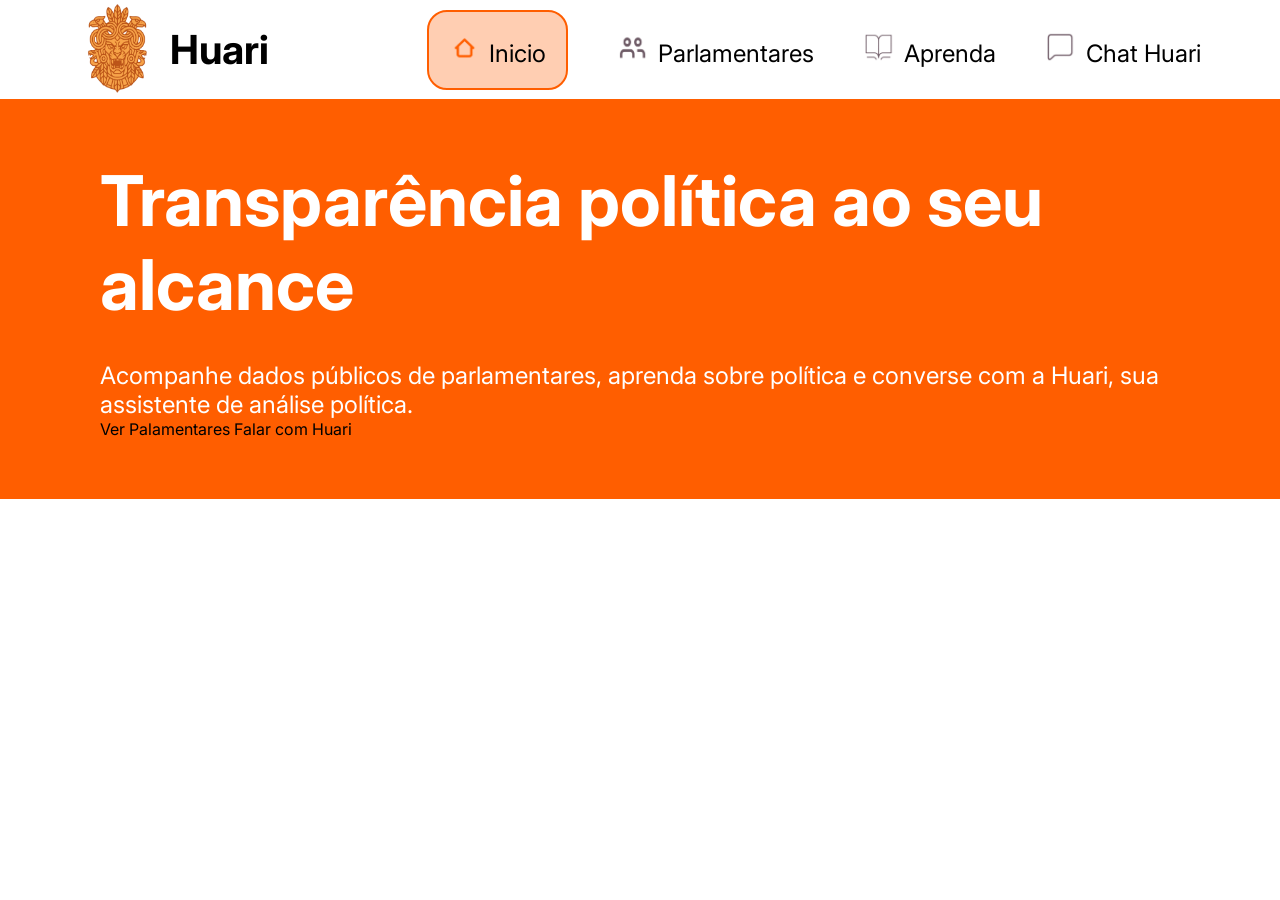
==== src/index.html @ 1baf244f "header finalizado, terminar o main e footer." ====
<!DOCTYPE html>
<html lang="en">
<head>
    <meta charset="UTF-8">
    <meta name="viewport" content="width=device-width, initial-scale=1.0">
    <title>LandPage projeto de tcc</title>
    <link rel="preconnect" href="https://fonts.googleapis.com">
    <link rel="preconnect" href="https://fonts.gstatic.com" crossorigin>
    <link href="https://fonts.googleapis.com/css2?family=Inter:ital,opsz,wght@0,14..32,100..900;1,14..32,100..900&display=swap" rel="stylesheet">
    <link rel="stylesheet" href="./styles/global.css">
    <link rel="stylesheet" href="./styles/style.css">
</head>
<body>
    
    <header>
        
        <div class="navbar">
            <div class="logo">
                <img src="./assets/images/huari-ia.png" alt="">
                <h2>Huari</h2>
            </div>
            <div class="navbar-links">
                <a href="" class="selecionado"><img src="./assets/images/icone-casa.png" alt="">Inicio</a>
                <a href=""><img src="./assets/images/icone-pessoas.png" alt="">Parlamentares</a>
                <a href=""><img src="./assets/images/icone-livro.png" alt="">Aprenda</a>
                <a href=""><img src="./assets/images/icone-mensagem.png" alt="">Chat Huari</a>
            </div>
        </div>

    </header>

    <main class="main-1">
        
        <div class="corpo-main1">
            <div>
                <h1>Transparência política ao seu alcance</h1>
                <p>Acompanhe dados públicos de parlamentares, aprenda sobre política e converse com a Huari, sua assistente de análise política.</p>
            </div>
            <div class="main-1-btns">
                <a href="">Ver Palamentares<button><img src="" alt=""></button></a>
                <a href=""><button><img src="" alt=""></button>Falar com Huari</a>
            </div>
        </div>
        
    </main>

</body>
</html>
---- src/styles/global.css ----
* {
    padding: 0;
    margin: 0;
    box-sizing: border-box;
    background: none;
    text-decoration: none;
    border: none;
    font-family: "Inter", sans-serif;
    font-size: 16px;
    color: #000000;
    font-weight: 400; 
}
---- src/styles/style.css ----
:root {
    --primaria-laranja: #FF5E00;
    --primaria-bordor: #9F2D00;

    --neutra-gree: #6D5A65;
    --neutra-withe: #ffffff;
    --neutra-black: #000000;
}

/* ======================== Header ======================== */

head {
    padding: 20px 20px;
    background-color: var(--neutra-withe);
}

.navbar {
    display: flex;
    justify-content: space-around;
    align-items: center;
}

.logo {
    display: flex;
    justify-content: start;
    align-items: center;
    gap: 16px;
}

.logo img {
    width: 75px;
    height: 99px;
}

.logo h2 {
    font-family: "Inter", sans-serif;
    font-size: 40px;
    font-weight: 700;
}

.navbar-links {
    display: flex;
    justify-content: center;
    align-items: center;
    gap: 50px;
}

.navbar-links a {
    font-family: "Inter", sans-serif;
    font-size: 24px;
    font-weight: 400;
}

.navbar-links img {
    width: 30px;
    height: 30px;
    margin-right: 10px;
}

.selecionado {
    padding: 20px;
    background-color: rgb(from var(--primaria-laranja) r g b / 0.3);
    border: 2px solid var(--primaria-laranja);
    border-radius: 20px;
}

/*  ============================ Main-1  ========================= */

.main-1 {
    padding: 60px 100px;
    background-color: var(--primaria-laranja);
}

.corpo-main1 {
    display: flex;
    flex-direction: column;
    justify-content: center;
    align-items: start;
}

.corpo-main1 h1 {
    font-size: 70px;
    font-weight: 700;
    line-height: 120%;
    font-family: "Inter", sans-serif;
    color: var(--neutra-withe);
}

.corpo-main1 p {
    font-size: 24px;
    font-size: 400;
    color: var(--neutra-withe);
    padding-top: 34px;
}
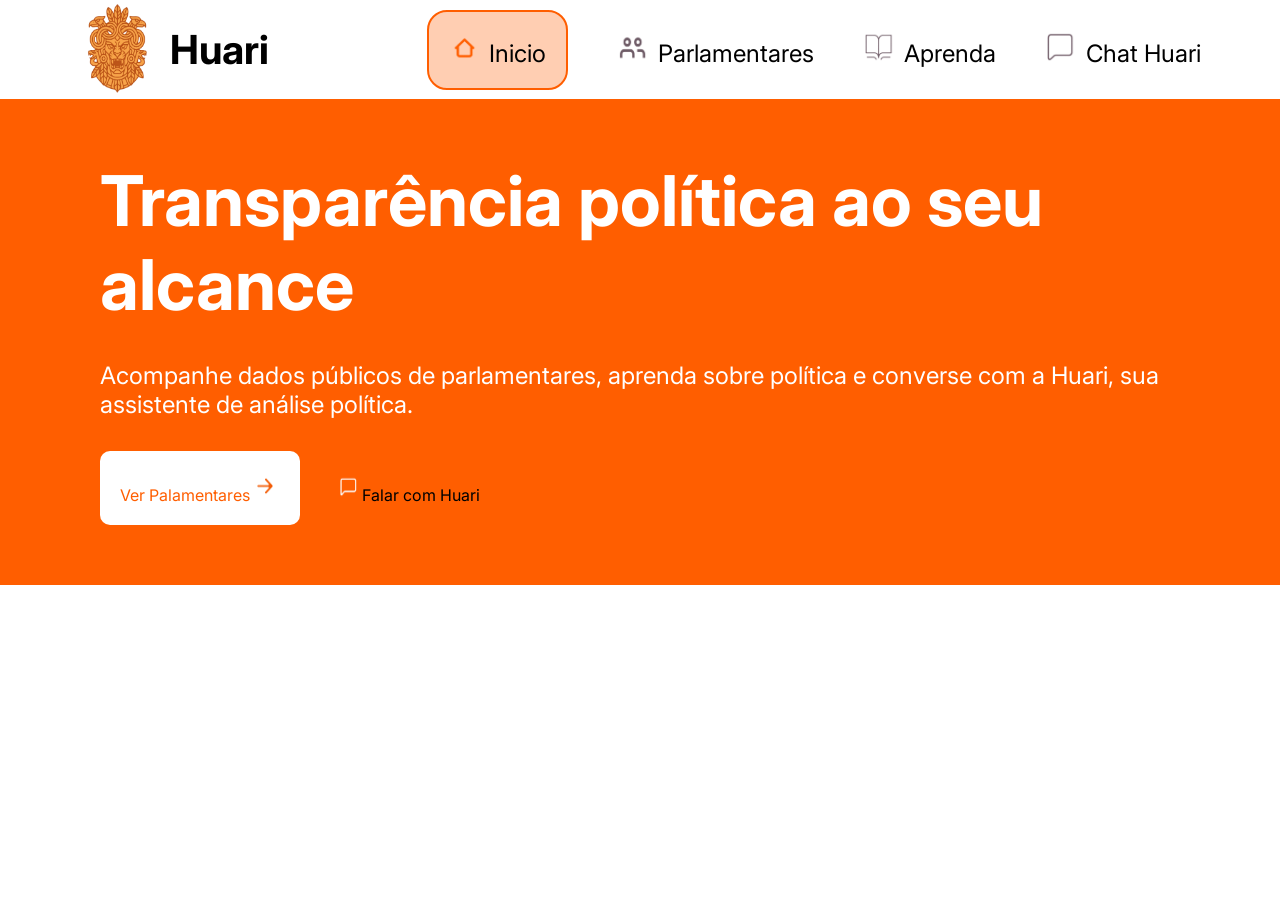
==== commit 0acab015: "main terminar e fazer o footer" ====
--- a/src/index.html
+++ b/src/index.html
@@ -3,10 +3,11 @@
 <head>
     <meta charset="UTF-8">
     <meta name="viewport" content="width=device-width, initial-scale=1.0">
-    <title>LandPage projeto de tcc</title>
+    <title>Huari ai</title>
     <link rel="preconnect" href="https://fonts.googleapis.com">
     <link rel="preconnect" href="https://fonts.gstatic.com" crossorigin>
     <link href="https://fonts.googleapis.com/css2?family=Inter:ital,opsz,wght@0,14..32,100..900;1,14..32,100..900&display=swap" rel="stylesheet">
+    <link rel="shortcut icon" href="./assets/images/huari-ia.png" type="image/x-icon">
     <link rel="stylesheet" href="./styles/global.css">
     <link rel="stylesheet" href="./styles/style.css">
 </head>
@@ -37,8 +38,8 @@
                 <p>Acompanhe dados públicos de parlamentares, aprenda sobre política e converse com a Huari, sua assistente de análise política.</p>
             </div>
             <div class="main-1-btns">
-                <a href="">Ver Palamentares<button><img src="" alt=""></button></a>
-                <a href=""><button><img src="" alt=""></button>Falar com Huari</a>
+                <button class="btn1-main-1"><a href="">Ver Palamentares</a><img src="./assets/images/icone-seta-laranja.png" alt=""></button>
+                <button class="btn2-main-1"><img src="./assets/images/icone-mensagem-huari.png" alt=""><a href="">Falar com Huari</a></button>
             </div>
         </div>
         
--- a/src/styles/style.css
+++ b/src/styles/style.css
@@ -93,5 +93,31 @@
     padding-top: 34px;
 }
 
+.main-1-btns {
+    display: flex;
+    justify-content: start;
+    align-items: center;
+    padding-top: 32px;
+    gap: 32px;
+}
+
+.main-1-btns img {
+    width: 30px;
+    height: 30px;
+}
+
+.btn1-main-1 {
+    padding: 20px;
+    border-radius: 10px;
+    background-color: var(--neutra-withe);
+}
+
+.btn1-main-1 a {
+
+    color: var(--primaria-laranja);
+}
 
 
+
+
+
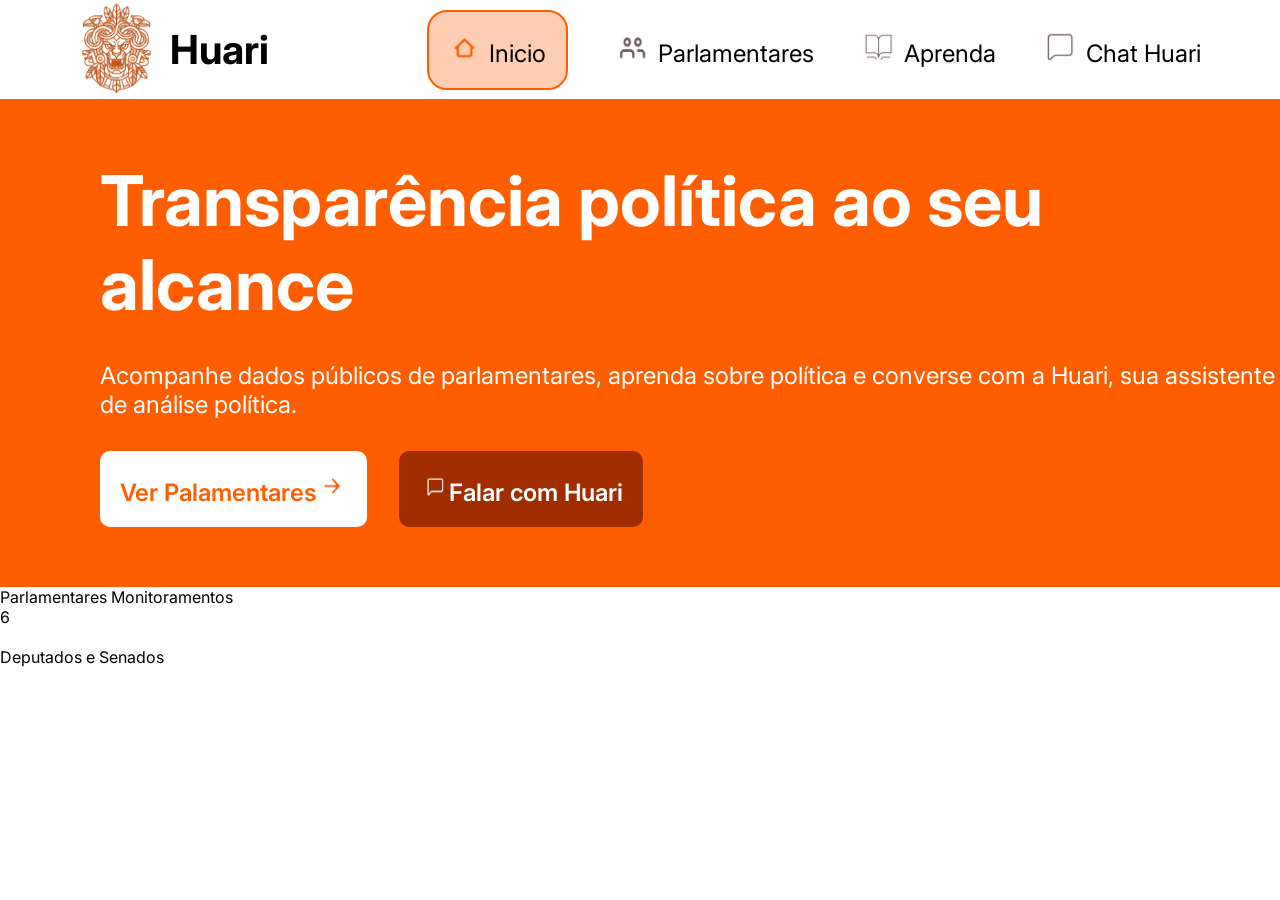
==== commit fb137e56: "parte do main feito." ====
--- a/src/index.html
+++ b/src/index.html
@@ -7,7 +7,7 @@
     <link rel="preconnect" href="https://fonts.googleapis.com">
     <link rel="preconnect" href="https://fonts.gstatic.com" crossorigin>
     <link href="https://fonts.googleapis.com/css2?family=Inter:ital,opsz,wght@0,14..32,100..900;1,14..32,100..900&display=swap" rel="stylesheet">
-    <link rel="shortcut icon" href="./assets/images/huari-ia.png" type="image/x-icon">
+    <link rel="shortcut icon" href="./assets/images/logo-huari-ai.svg" type="image/x-icon">
     <link rel="stylesheet" href="./styles/global.css">
     <link rel="stylesheet" href="./styles/style.css">
 </head>
@@ -17,7 +17,7 @@
         
         <div class="navbar">
             <div class="logo">
-                <img src="./assets/images/huari-ia.png" alt="">
+                <img src="./assets/images/logo-huari-ai.svg" alt="">
                 <h2>Huari</h2>
             </div>
             <div class="navbar-links">
@@ -45,5 +45,21 @@
         
     </main>
 
+    <main class="main-2">
+
+        <div class="main-2-cards">
+            <div class="card">
+                <p>Parlamentares Monitoramentos</p>
+                <h2>6</h2>
+                <img src="" alt="">
+                <p>Deputados e Senados</p>
+            </div>
+            <div class="card"></div>
+            <div class="card"></div>
+            <div class="card"></div>
+        </div>
+
+    </main>
+
 </body>
 </html>
--- a/src/styles/style.css
+++ b/src/styles/style.css
@@ -89,6 +89,7 @@
 .corpo-main1 p {
     font-size: 24px;
     font-size: 400;
+    width: 1200px;
     color: var(--neutra-withe);
     padding-top: 34px;
 }
@@ -113,11 +114,27 @@
 }
 
 .btn1-main-1 a {
+    font-family: "Inter", sans-serif;
+    font-size: 24px;
+    font-weight: 600;
+    color: var(--primaria-laranja);
+}
 
-    color: var(--primaria-laranja);
+.btn2-main-1 {
+    padding: 20px;
+    border-radius: 10px;
+    background-color: var(--primaria-bordor);
+}
+
+.btn2-main-1 a {
+    font-family: "Inter", sans-serif;
+    font-size: 24px;
+    font-weight: 600;
+    color: var(--neutra-withe);
 }
 
 
 
 
 
+
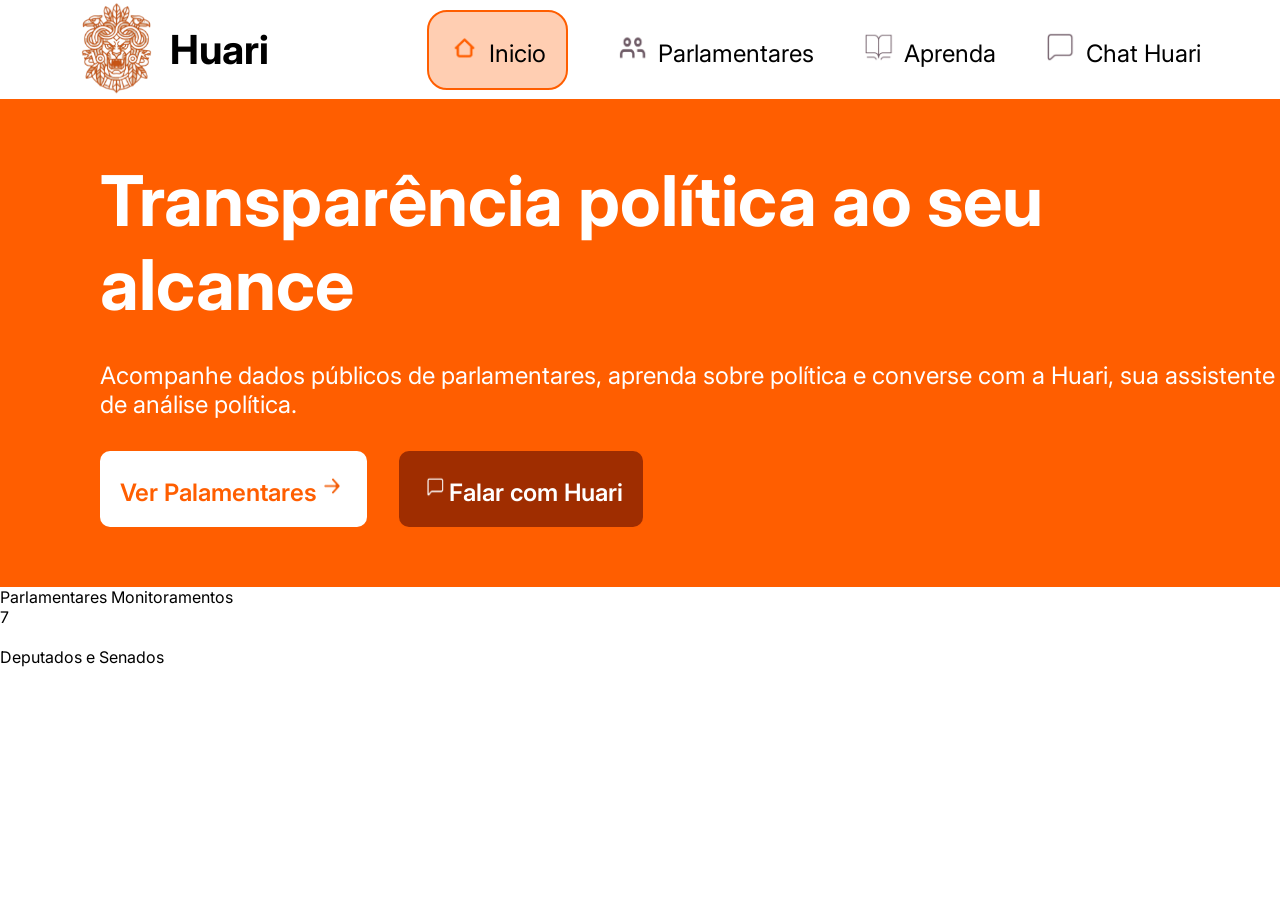
==== commit b06ca5f5: "atualização" ====
--- a/src/index.html
+++ b/src/index.html
@@ -50,7 +50,7 @@
         <div class="main-2-cards">
             <div class="card">
                 <p>Parlamentares Monitoramentos</p>
-                <h2>6</h2>
+                <h2>7</h2>
                 <img src="" alt="">
                 <p>Deputados e Senados</p>
             </div>
